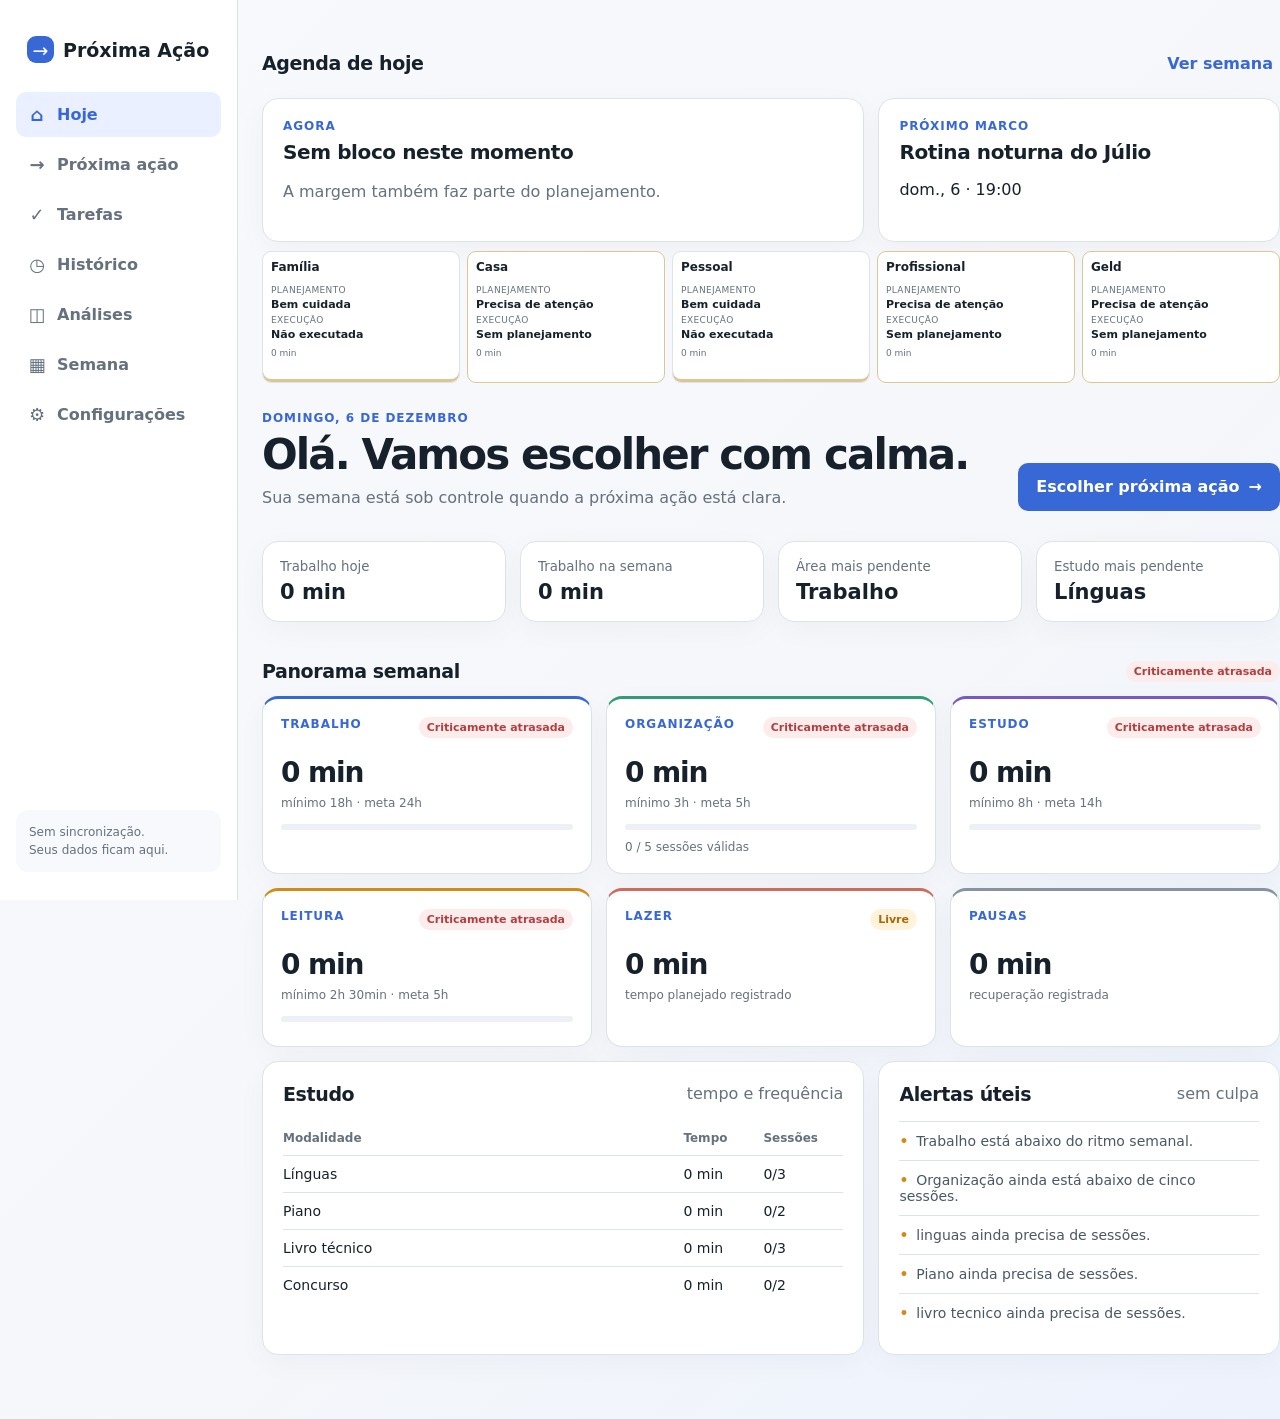
==== index.html @ 84de44e0 "Distribuir margens no planejamento diario" ====
<!doctype html>
<html lang="pt-BR">
  <head>
    <meta charset="utf-8">
    <meta name="viewport" content="width=device-width, initial-scale=1">
    <meta name="theme-color" content="#3867d6">
    <meta name="description" content="Um organizador semanal para decidir a próxima ação com clareza.">
    <title>Próxima Ação</title>
    <link rel="icon" href="assets/favicon.svg" type="image/svg+xml">
    <link rel="stylesheet" href="css/styles.css">
    <link rel="stylesheet" href="css/overrides.css?v=2">
    <link rel="stylesheet" href="css/analytics.css?v=1">
    <link rel="stylesheet" href="css/agenda.css?v=6">
  </head>
  <body>
    <div id="app"></div>
    <div id="toast-region" class="toast-region" aria-live="polite"></div>
    <!-- Scripts clássicos: funcionam também quando este arquivo é aberto diretamente (file://). -->
    <script charset="utf-8" src="classic/constants.js?v=9"></script>
    <script charset="utf-8" src="classic/models.js?v=9"></script>
    <script charset="utf-8" src="classic/agenda.js?v=8"></script>
    <script charset="utf-8" src="classic/storage.js?v=9"></script>
    <script charset="utf-8" src="classic/analytics.js?v=9"></script>
    <script charset="utf-8" src="classic/seed-data.js?v=8"></script>
    <script charset="utf-8" src="classic/recommendation-engine.js?v=8"></script>
    <script charset="utf-8" src="classic/timer.js?v=8"></script>
    <script charset="utf-8" src="classic/ui.js?v=11"></script>
    <script charset="utf-8" src="classic/app.js?v=19"></script>
  </body>
</html>
---- css/styles.css ----
:root{--bg:#f5f7fa;--surface:#fff;--muted:#eef2f6;--text:#17212b;--secondary:#65717e;--border:#dde3ea;--primary:#3867d6;--primary-hover:#2f59ba;--success:#2f9e78;--warning:#d48a16;--danger:#d65353;--purple:#7559c7;font-family:Inter,system-ui,-apple-system,BlinkMacSystemFont,"Segoe UI",sans-serif;color:var(--text);background:var(--bg)}*{box-sizing:border-box}body{margin:0;min-width:320px;background:linear-gradient(135deg,#f7f9fc 0%,#f5f7fa 58%,#edf2fd 100%);min-height:100vh}button,input,select,textarea{font:inherit}button{cursor:pointer;border:0}button:focus-visible,a:focus-visible,input:focus-visible,select:focus-visible,textarea:focus-visible{outline:3px solid #90aef1;outline-offset:2px}a{color:var(--primary);text-decoration:none}.app-shell{min-height:100vh;display:flex}.sidebar{width:238px;padding:28px 16px;border-right:1px solid var(--border);background:#fff;position:fixed;inset:0 auto 0 0;display:flex;flex-direction:column;z-index:2}.brand{font-size:19px;color:var(--text);display:flex;align-items:center;gap:9px;padding:8px 11px 29px;cursor:pointer}.brand span{display:grid;place-items:center;width:27px;height:27px;border-radius:9px;background:var(--primary);color:#fff}.sidebar nav{display:grid;gap:5px}.nav-item{color:var(--secondary);background:transparent;border-radius:10px;padding:12px;min-height:44px;display:flex;align-items:center;gap:11px;text-align:left;font-weight:650}.nav-item span{font-size:18px;width:18px;text-align:center}.nav-item:hover,.nav-item.active{background:#eaf0ff;color:var(--primary)}.side-note{margin-top:auto;padding:13px;font-size:12px;line-height:1.5;color:var(--secondary);background:#f7f9fc;border-radius:12px}.main-content{width:min(1180px,calc(100% - 48px));margin:0 auto;padding:42px 0 64px;margin-left:calc(238px + max(24px,(100vw - 238px - 1180px)/2))}.page-head{display:flex;align-items:end;justify-content:space-between;gap:28px;margin-bottom:30px}.page-head.compact{align-items:start}.eyebrow{margin:0 0 7px;color:var(--primary);font-size:12px;font-weight:800;letter-spacing:.08em;text-transform:uppercase}.page-head h1,.focus h1{margin:0;font-size:clamp(28px,4vw,42px);line-height:1.08;letter-spacing:-.045em}.subtle{color:var(--secondary);line-height:1.55}.page-head .subtle{margin:9px 0 0}.primary,.secondary,.danger-button,.text-button,.file-label{min-height:42px;border-radius:10px;padding:10px 15px;font-weight:700;display:inline-flex;align-items:center;justify-content:center;gap:9px}.primary{background:var(--primary);color:#fff}.primary:hover{background:var(--primary-hover)}.primary.large{min-height:48px;padding:12px 18px}.secondary{background:#fff;color:var(--text);border:1px solid var(--border)}.secondary:hover{background:var(--muted)}.danger-button{background:#fdecec;color:#a93636}.text-button{background:transparent;color:var(--primary);padding:7px}.danger-text{color:#b23d3d}.highlights{display:grid;grid-template-columns:repeat(4,1fr);gap:14px;margin-bottom:38px}.highlights>div,.panel,.area-card,.recommend-card,.empty-state,.recommend-form,.split-note{background:var(--surface);border:1px solid var(--border);border-radius:16px;box-shadow:0 8px 30px rgba(23,33,43,.035)}.highlights>div{padding:17px}.highlights small{color:var(--secondary);display:block}.highlights strong{font-size:21px;margin-top:6px;display:block}.section-title{display:flex;justify-content:space-between;align-items:center;gap:15px;margin:0 0 14px}.section-title h2,.panel h2{font-size:19px;margin:0;letter-spacing:-.02em}.area-grid{display:grid;grid-template-columns:repeat(3,1fr);gap:14px}.area-card{padding:18px;min-height:156px;border-top:3px solid var(--border)}.area-card.blue{border-top-color:#3867d6}.area-card.green{border-top-color:#2f9e78}.area-card.purple{border-top-color:#7559c7}.area-card.amber{border-top-color:#d48a16}.area-card.coral{border-top-color:#ce6b5c}.area-card.gray{border-top-color:#8793a1}.card-top{display:flex;justify-content:space-between;align-items:center;gap:8px}.area-card strong{display:block;font-size:28px;letter-spacing:-.04em;margin:18px 0 3px}.area-card small{color:var(--secondary);font-size:12px}.badge{display:inline-flex;padding:4px 8px;border-radius:999px;font-size:11px;font-weight:750;white-space:nowrap;background:#eef2f6;color:#53606d}.badge.success{background:#e7f7f1;color:#21795d}.badge.warning{background:#fff4db;color:#a9680a}.badge.danger{background:#fdecec;color:#ae4040}.progress{height:6px;background:#edf1f5;border-radius:99px;margin:13px 0 6px;overflow:hidden}.progress i{height:100%;display:block;background:var(--primary);border-radius:inherit}.dashboard-lower{display:grid;grid-template-columns:1.2fr .8fr;gap:14px;margin-top:14px}.panel{padding:20px}.study-table>div{display:grid;grid-template-columns:1fr 80px 80px;padding:10px 0;border-top:1px solid var(--border);font-size:14px}.study-table .table-head{border:0;color:var(--secondary);font-size:12px;font-weight:700}.alerts{margin:2px 0;padding:0;list-style:none}.alerts li{border-top:1px solid var(--border);padding:11px 0;color:#4a5765;font-size:14px}.alerts li:before{content:"•";color:var(--warning);font-weight:900;margin-right:8px}.recommend-form{max-width:720px;padding:27px;display:grid;gap:28px}.recommend-form fieldset{border:0;padding:0;margin:0}.recommend-form legend{font-weight:750;margin-bottom:11px;font-size:16px}.choices,.chips{display:flex;gap:9px;flex-wrap:wrap}.choice,.chip{border:1px solid var(--border);background:#fff;min-height:42px;border-radius:10px;padding:9px 14px;color:#52606e}.choice.selected,.chip.selected{color:var(--primary);border-color:#aabfeb;background:#eaf0ff;font-weight:750}.chip{border-radius:999px;font-size:13px;min-height:36px}.recommend-result{max-width:780px}.recommend-card{padding:27px}.recommend-card h2{font-size:28px;line-height:1.17;letter-spacing:-.04em;margin:15px 0 8px}.recommend-card.alternative h2{font-size:19px}.area-dot{font-size:12px;font-weight:800}.area-dot.blue{color:#3867d6}.area-dot.green{color:#2f9e78}.area-dot.purple{color:#7559c7}.area-dot.amber{color:#b9760c}.area-dot.coral{color:#b75345}.meta{color:var(--secondary);font-size:14px;margin:0}.reason-list{padding:0;margin:20px 0 12px;list-style:none;display:grid;gap:9px}.reason-list li{font-size:14px;color:#465464}.reason-list li:before{content:"✓";color:var(--success);font-weight:900;margin-right:9px}.initial-action{font-size:14px;background:#f7f9fc;margin:16px 0 0;padding:12px;border-radius:10px}.recommend-actions{display:flex;flex-wrap:wrap;gap:9px;margin:15px 0}details{background:#fff;border:1px solid var(--border);border-radius:12px;padding:12px 15px;color:var(--secondary);font-size:13px}summary{cursor:pointer;font-weight:700;color:#4b5864}.alternatives{margin-top:18px}.alternatives h3{font-size:15px}.alternatives>div{display:flex;justify-content:space-between;gap:12px;padding:10px 0;border-bottom:1px solid var(--border);font-size:14px}.split-note{padding:11px 14px;margin-bottom:10px;color:#52606e;font-size:13px}.split-cards{display:grid;grid-template-columns:1fr 1fr;gap:12px}.filters{display:flex;gap:10px;margin-bottom:14px}.filters input,.filters select,.settings-grid input,.form-grid input,.form-grid select,.form-grid textarea{border:1px solid var(--border);border-radius:10px;padding:10px;background:#fff;color:var(--text)}.filters input{flex:1}.task-list,.history-list{display:grid;gap:9px}.task-row,.history-row{background:#fff;border:1px solid var(--border);border-radius:13px;padding:16px;display:grid;grid-template-columns:1fr auto auto;align-items:center;gap:17px}.task-row h3,.history-row strong{margin:0;font-size:15px}.task-row p,.history-row p{margin:5px 0 0;color:var(--secondary);font-size:13px}.row-badges{display:flex;gap:5px;flex-wrap:wrap;justify-content:end}.row-actions{display:flex;gap:8px;align-items:center;font-size:13px}.empty-state{padding:45px 25px;text-align:center}.empty-state h2{margin:0;font-size:21px}.empty-state p{color:var(--secondary)}.history-row>div:last-of-type{display:flex;gap:8px;align-items:center}.history-row small{color:var(--secondary)}.settings-grid{display:grid;grid-template-columns:1.1fr .9fr;gap:14px}.settings-grid .panel:last-child{grid-column:1/-1}.settings-grid label{display:grid;gap:6px;font-size:13px;color:#52606e;margin:10px 0}.settings-grid button,.settings-grid .file-label{margin-top:10px;margin-right:7px}.file-label{background:#fff;border:1px solid var(--border);color:var(--text);cursor:pointer}.focus{max-width:620px;margin:9vh auto;text-align:center}.focus h1{margin:12px 0}.timer{font-variant-numeric:tabular-nums;font-size:clamp(64px,15vw,112px);letter-spacing:-.07em;font-weight:800;margin:34px 0;color:var(--primary)}.focus-actions{display:grid;gap:10px;margin:24px auto;max-width:340px}.link-button{margin-top:8px}.modal-backdrop{position:fixed;z-index:10;inset:0;background:rgba(23,33,43,.42);display:grid;place-items:center;padding:18px}.modal{width:min(720px,100%);max-height:92vh;overflow:auto;background:#fff;padding:22px;border-radius:18px;box-shadow:0 25px 80px rgba(0,0,0,.23)}.modal-head,.modal-actions{display:flex;justify-content:space-between;align-items:center;gap:15px}.modal h2{margin:0}.form-grid{display:grid;grid-template-columns:1fr 1fr;gap:13px;margin:20px 0}.form-grid label{display:grid;gap:6px;font-size:13px;color:#52606e}.form-grid .wide,.context-field{grid-column:1/-1}.context-field{border:1px solid var(--border);border-radius:10px;padding:10px;display:flex;gap:9px;flex-wrap:wrap}.context-field legend{font-size:13px;color:#52606e}.check{display:flex!important;align-items:center;gap:6px;font-size:13px!important}.check input{width:auto}.form-error{color:#b23d3d;margin:0;font-size:13px}.toast-region{position:fixed;right:16px;bottom:16px;z-index:20;display:grid;gap:8px}.toast{background:#17212b;color:#fff;border-radius:10px;padding:12px 15px;box-shadow:0 12px 28px rgba(0,0,0,.2);font-size:14px}.mobile-nav{display:none}@media(max-width:860px){.sidebar{display:none}.main-content{width:min(100% - 28px,720px);margin:0 auto;padding:25px 0 86px}.mobile-nav{position:fixed;display:grid;grid-template-columns:repeat(5,1fr);bottom:0;left:0;right:0;background:#fff;border-top:1px solid var(--border);z-index:5;padding:4px}.mobile-nav .nav-item{padding:7px 3px;min-height:53px;font-size:10px;display:grid;justify-items:center;gap:1px;text-align:center}.mobile-nav .nav-item span{font-size:17px}.highlights{grid-template-columns:1fr 1fr}.area-grid{grid-template-columns:1fr 1fr}.dashboard-lower,.settings-grid{grid-template-columns:1fr}.settings-grid .panel:last-child{grid-column:auto}.page-head{align-items:start;flex-direction:column}.task-row{grid-template-columns:1fr;gap:10px}.row-badges{justify-content:start}.row-actions{flex-wrap:wrap}.split-cards{grid-template-columns:1fr}}@media(max-width:500px){.highlights{gap:9px}.highlights>div{padding:13px}.highlights strong{font-size:18px}.area-grid{grid-template-columns:1fr}.area-card{min-height:135px}.filters{flex-direction:column}.recommend-form{padding:19px}.recommend-card{padding:20px}.form-grid{grid-template-columns:1fr}.form-grid .wide,.context-field{grid-column:auto}.modal{padding:17px}.history-row{grid-template-columns:1fr;gap:8px}}
---- css/overrides.css ----
.form-grid [hidden] { display: none !important; }
.timer-overtime { color: #d65353 !important; }
.taxonomy-panel { grid-column: 1 / -1; }
.taxonomy-list { display: grid; gap: 12px; margin-top: 16px; }
.taxonomy-list article { border: 1px solid var(--border); border-radius: 10px; padding: 12px; }
.taxonomy-row, .taxonomy-add { display: flex; gap: 8px; align-items: center; flex-wrap: wrap; }
.taxonomy-row input, .taxonomy-add input { flex: 1; min-width: 180px; border: 1px solid var(--border); border-radius: 8px; padding: 8px; }
.taxonomy-subareas { display: grid; gap: 7px; margin: 10px 0 0 18px; }
---- css/analytics.css ----
.desktop-only-nav{}
.analysis-filters{display:flex;align-items:end;gap:12px;flex-wrap:wrap;margin-bottom:14px}.analysis-filters label{display:grid;gap:6px;font-size:13px;color:var(--secondary)}.analysis-filters input,.analysis-filters select{border:1px solid var(--border);border-radius:10px;padding:9px;background:#fff}.analysis-filters .subtle{margin:0 0 3px}.analysis-highlights{display:grid;grid-template-columns:repeat(4,1fr);gap:14px;margin-bottom:14px}.analysis-highlights article{background:#fff;border:1px solid var(--border);border-radius:15px;padding:17px}.analysis-highlights small,.analysis-highlights span{display:block;color:var(--secondary);font-size:12px}.analysis-highlights strong{display:block;font-size:26px;letter-spacing:-.04em;margin:8px 0}.analysis-highlights .positive{color:var(--success)}.analysis-highlights .negative{color:var(--danger)}.analysis-layout{display:grid;grid-template-columns:1.35fr .65fr;gap:14px;margin-bottom:14px}.analysis-chart{height:240px;display:flex;align-items:end;gap:8px;border-bottom:1px solid var(--border);padding:28px 3px 0}.chart-column{height:100%;flex:1;min-width:0;display:flex;flex-direction:column;justify-content:end;align-items:center;gap:6px}.chart-column i{display:block;width:min(36px,100%);background:linear-gradient(180deg,#6288e5,#3867d6);border-radius:7px 7px 2px 2px}.chart-column strong{font-size:10px;white-space:nowrap;color:#52606e;min-height:12px}.chart-column span{font-size:10px;color:var(--secondary);white-space:nowrap}.distribution-list,.daily-summary,.recurrence-list{display:grid;gap:12px}.distribution-row{display:grid;grid-template-columns:105px 1fr 62px;align-items:center;gap:10px;font-size:13px}.distribution-row strong{text-align:right;font-size:12px}.analysis-bar{height:8px;border-radius:99px;background:var(--muted);overflow:hidden}.analysis-bar i{display:block;height:100%;border-radius:inherit}.daily-summary>div,.recurrence-list>div{display:flex;justify-content:space-between;gap:12px;padding-bottom:10px;border-bottom:1px solid var(--border);font-size:13px}.analysis-areas details{margin-top:9px}.analysis-areas summary{display:grid;grid-template-columns:1fr auto auto;gap:14px;align-items:center}.analysis-areas summary em{font-style:normal;font-size:12px;color:var(--secondary)}.subarea-analysis{display:grid;gap:10px;margin-top:15px}.subarea-analysis>div{display:grid;grid-template-columns:120px 1fr 60px;gap:10px;align-items:center;font-size:13px}.subarea-analysis strong{text-align:right;font-size:12px}.empty-copy{color:var(--secondary);font-size:13px;margin:14px 0 0}@media(max-width:860px){.mobile-nav .desktop-only-nav{display:none}.analysis-highlights{grid-template-columns:1fr 1fr}.analysis-layout{grid-template-columns:1fr}.analysis-filters{align-items:stretch}.analysis-filters label{flex:1;min-width:140px}}@media(max-width:500px){.analysis-highlights{grid-template-columns:1fr}.analysis-chart{gap:3px;height:210px}.chart-column span{font-size:8px}.analysis-areas summary{grid-template-columns:1fr auto}.analysis-areas summary em{grid-column:1/-1}.subarea-analysis>div{grid-template-columns:90px 1fr 52px}}
---- css/agenda.css ----
.agenda-head{align-items:center}.agenda-balance{margin-bottom:14px}.agenda-balance-grid{display:grid;grid-template-columns:repeat(5,1fr);gap:9px}.balance-card{background:#fff;border:1px solid var(--border);border-radius:14px;padding:13px;display:flex;gap:9px;min-height:105px}.balance-card p{font-size:13px;margin:5px 0;color:var(--secondary)}.balance-card small{font-size:11px;color:var(--secondary);line-height:1.35}.balance-card.attention{border-color:#dec694}.balance-card.good{border-color:#afd2c3}.responsibility-dot{width:9px;height:9px;border-radius:50%;margin-top:5px;flex:none}.area-familia .responsibility-dot,.responsibility-dot.area-familia{background:#c9826f}.area-casa .responsibility-dot,.responsibility-dot.area-casa{background:#6d9c78}.area-pessoal .responsibility-dot,.responsibility-dot.area-pessoal{background:#5f8fbd}.area-profissional .responsibility-dot,.responsibility-dot.area-profissional{background:#806bb3}.area-geld .responsibility-dot,.responsibility-dot.area-geld{background:#365f9d}.agenda-calendar{padding:14px;overflow:auto}.agenda-legend{display:flex;gap:8px;flex-wrap:wrap;margin-bottom:12px}.agenda-legend span{font-size:11px;padding:4px 8px;border:1px solid var(--border);border-radius:999px;background:#fff}.agenda-legend .type-reservable{border-style:dashed}.agenda-week-grid{min-width:980px;display:grid;grid-template-columns:58px repeat(7,minmax(120px,1fr));grid-template-rows:42px repeat(var(--agenda-slots),24px);position:relative;background:repeating-linear-gradient(to bottom,transparent 0,transparent 23px,#edf1f5 24px)}.agenda-corner{grid-column:1;grid-row:1;background:#fff;z-index:2}.agenda-day-head{grid-row:1;text-align:center;background:#fff;border-left:1px solid var(--border);padding:4px;z-index:2;position:sticky;top:0}.agenda-day-head b,.agenda-day-head span{display:block}.agenda-day-head span{font-size:11px;color:var(--secondary)}.agenda-time{grid-column:1;color:var(--secondary);font-size:10px;padding:3px 5px;background:#fff;border-top:1px solid var(--border);z-index:1}.agenda-position{padding:2px;z-index:1;min-height:0}.agenda-block{height:100%;min-height:38px;border:1px solid #cfd8e3;border-left:4px solid #6684a8;border-radius:9px;padding:7px;background:#f7f9fc;overflow:auto;box-shadow:0 2px 8px rgba(23,33,43,.05)}.agenda-block.area-familia{border-left-color:#c9826f}.agenda-block.area-casa{border-left-color:#6d9c78}.agenda-block.area-pessoal{border-left-color:#5f8fbd}.agenda-block.area-profissional{border-left-color:#806bb3}.agenda-block.area-geld{border-left-color:#365f9d}.agenda-block.type-fixed{border-style:solid;background:#fff}.agenda-block.type-protected{background:#f1f6fb}.agenda-block.type-presence{background:#fff8f4}.agenda-block.type-focus{background:#eef3ff;border-width:1px 1px 1px 4px}.agenda-block.type-maintenance{background:repeating-linear-gradient(135deg,#f3f8f3,#f3f8f3 7px,#edf5ee 7px,#edf5ee 14px)}.agenda-block.type-margin{background:#fafbfc;border-color:#e7ebef;color:#71808e}.agenda-block.type-reservable{background:#fff;border-style:dashed}.agenda-block-head{display:flex;justify-content:space-between;gap:6px;font-size:11px}.agenda-block-head b{font-size:12px}.agenda-block p{font-size:10px;margin:4px 0;color:#53606d}.agenda-block small{font-size:9px;color:#53606d}.agenda-block-actions{display:flex;flex-wrap:wrap;gap:3px;margin-top:5px;opacity:0;transition:opacity .15s}.agenda-block:hover .agenda-block-actions,.agenda-block:focus-within .agenda-block-actions{opacity:1}.agenda-block-actions button{font-size:9px;min-height:25px;padding:3px 5px;border-radius:5px;background:#fff;border:1px solid var(--border);color:#365f9d}.agenda-maintenance{margin-top:14px}.maintenance-list{display:grid;grid-template-columns:repeat(2,1fr);gap:8px}.maintenance-list label{display:grid;grid-template-columns:auto 1fr;gap:3px 9px;border:1px solid var(--border);border-radius:10px;padding:10px}.maintenance-list input{grid-row:1/3}.maintenance-list small{grid-column:2;color:var(--secondary)}.agenda-today-bridge{margin-bottom:28px}.agenda-now-grid{display:grid;grid-template-columns:1.2fr .8fr;gap:14px}.agenda-now-grid h2{margin:4px 0;font-size:20px}.today-responsibilities{display:grid;grid-template-columns:repeat(5,1fr);gap:7px;margin-top:9px}.today-responsibilities span{font-size:11px;background:#fff;border:1px solid var(--border);padding:8px;border-radius:9px}.today-responsibilities b{display:block;margin-top:3px}.today-responsibilities .attention{border-color:#dec694}.proposal-list{display:grid;gap:8px;margin:18px 0}.proposal-list label{display:flex;align-items:center;gap:10px;border:1px solid var(--border);padding:11px;border-radius:10px}.proposal-list span,.proposal-list small{display:block}.proposal-list small{color:var(--secondary);margin-top:3px}.responsibility-settings{display:flex;gap:10px;flex-wrap:wrap;margin-top:12px}.context-field label input[type=date]{width:145px}.agenda-block.status-completed{opacity:.7}
.agenda-block.source-unplanned-execution{background:#f5f1ff;border-style:dashed}.agenda-block .unplanned-label{display:block;width:max-content;margin:3px 0;padding:2px 5px;border-radius:999px;background:#e9e0ff;color:#6745a5;font-weight:700}
.balance-card{min-height:152px}.balance-card>div{min-width:0;width:100%}.balance-card p{display:grid;grid-template-columns:1fr;margin:7px 0}.balance-card p span{font-size:10px;text-transform:uppercase;letter-spacing:.04em;color:var(--secondary)}.balance-card p strong{font-size:13px}.balance-card.execution-attention{box-shadow:inset 0 -3px #dec694}.balance-card.execution-good{box-shadow:inset 0 -3px #afd2c3}.today-responsibilities span{display:grid;align-content:start;min-height:132px}.today-responsibilities strong{font-size:12px;margin-bottom:7px}.today-responsibilities small{font-size:9px;text-transform:uppercase;letter-spacing:.04em;color:var(--secondary);margin-top:4px}.today-responsibilities b{font-size:11px}.today-responsibilities em{font-size:9px;font-style:normal;color:var(--secondary);margin-top:7px}.today-responsibilities .execution-attention{box-shadow:inset 0 -3px #dec694}.today-responsibilities .execution-good{box-shadow:inset 0 -3px #afd2c3}
.maintenance-modal{max-width:720px}.maintenance-recommendation-summary{display:flex;justify-content:space-between;gap:12px;margin:18px 0 10px;padding:12px 14px;border-radius:10px;background:#f1f7f2;color:#315b3a}.maintenance-selection-list{display:grid;gap:7px;max-height:420px;overflow:auto}.maintenance-selection-list label{display:grid;grid-template-columns:auto 1fr auto;gap:10px;align-items:center;padding:11px;border:1px solid var(--border);border-radius:10px}.maintenance-selection-list span,.maintenance-selection-list small{display:block}.maintenance-selection-list small{margin-top:3px;color:var(--secondary)}.maintenance-selection-list em{font-style:normal;font-size:12px;color:var(--secondary)}.maintenance-selection-list .maintenance-extra{display:none}.maintenance-focus-panel{width:min(620px,calc(100vw - 32px));margin:18px auto;padding:16px;border:1px solid var(--border);border-radius:14px;background:#fff;text-align:left}.maintenance-focus-panel>div:first-child{display:flex;align-items:center;justify-content:space-between}.maintenance-focus-list{display:grid;grid-template-columns:repeat(2,1fr);gap:7px;margin-top:12px}.maintenance-focus-list label{display:grid;grid-template-columns:auto 1fr;gap:3px 9px;align-items:center;padding:9px;border:1px solid var(--border);border-radius:9px}.maintenance-focus-list input{grid-row:1/3}.maintenance-focus-list small{grid-column:2;color:var(--secondary)}
.day-plan-modal{max-width:850px}.day-plan-summary{display:flex;justify-content:space-between;gap:12px;margin:16px 0;padding:12px 14px;border-radius:10px;background:#f2f5fb}.day-plan-timeline{display:grid;gap:7px;max-height:55vh;overflow:auto;padding-right:3px}.day-plan-row{display:grid;align-items:center;gap:10px;border:1px solid var(--border);border-radius:10px;padding:10px}.day-plan-row.preserved{grid-template-columns:105px 1fr;background:#f6f7f9;color:#65717d}.day-plan-row.proposed{grid-template-columns:auto 150px 1fr;background:#fff}.day-plan-row small{display:block;margin-top:4px;color:var(--secondary)}.day-plan-row select{width:auto;min-height:30px;margin-left:8px;padding:4px 7px;font-size:12px}.day-plan-times{display:flex;gap:5px}.day-plan-times input{min-width:0;padding:6px;font-size:12px}
.maintenance-list>article{display:grid;grid-template-columns:1fr auto;align-items:center;gap:8px;border:1px solid var(--border);border-radius:10px;padding:9px}.maintenance-list>article>label{border:0;padding:0}.maintenance-list>article>div{display:flex;gap:4px}.maintenance-list>article button{padding:5px;font-size:11px}.maintenance-routine-modal{max-width:680px}.maintenance-archived{margin-top:14px;border-top:1px solid var(--border);padding-top:12px}.maintenance-archived summary{cursor:pointer;font-weight:700}.maintenance-archived>div{display:grid;gap:7px;margin-top:10px}.maintenance-archived article{display:flex;align-items:center;justify-content:space-between;border:1px solid var(--border);border-radius:9px;padding:9px}.maintenance-archived span,.maintenance-archived small{display:block}.maintenance-archived small{margin-top:3px;color:var(--secondary)}
@media(max-width:1100px){.agenda-balance-grid{grid-template-columns:repeat(3,1fr)}.today-responsibilities{grid-template-columns:repeat(3,1fr)}}
@media(max-width:860px){.agenda-balance-grid{display:flex;overflow:auto;padding-bottom:4px}.balance-card{min-width:210px}.agenda-calendar{padding:10px;margin-left:-2px;margin-right:-2px}.agenda-week-grid{min-width:0;display:block;background:none}.agenda-corner,.agenda-time{display:none}.agenda-day-head{position:static;text-align:left;border:0;border-bottom:1px solid var(--border);margin:16px 0 7px;padding:8px 2px}.agenda-day-head b,.agenda-day-head span{display:inline;margin-right:6px}.agenda-position{display:block;padding:3px 0}.agenda-block{min-height:74px;overflow:visible}.agenda-block-actions{opacity:1}.agenda-now-grid{grid-template-columns:1fr}.maintenance-list{grid-template-columns:1fr}.today-responsibilities{display:flex;overflow:auto}.today-responsibilities span{min-width:145px}.agenda-head .header-actions{display:grid;grid-template-columns:repeat(3,auto);width:100%}.agenda-head .header-actions .primary{grid-column:1/-1}.mobile-nav{grid-template-columns:repeat(6,1fr)}}
@media(max-width:500px){.agenda-balance-grid{margin-right:-14px}.agenda-head .header-actions{grid-template-columns:repeat(3,1fr)}.agenda-head .header-actions button{padding:7px;font-size:12px}.agenda-block-actions button{min-height:32px;font-size:10px}.agenda-now-grid .panel{padding:16px}.maintenance-recommendation-summary,.day-plan-summary{display:grid}.maintenance-focus-list{grid-template-columns:1fr}.day-plan-row.proposed{grid-template-columns:auto 1fr}.day-plan-row.proposed>div:last-child{grid-column:2}.day-plan-row.preserved{grid-template-columns:85px 1fr}.day-plan-times{flex-wrap:wrap}.maintenance-list>article{grid-template-columns:1fr}.maintenance-list>article>div{justify-content:flex-end}}
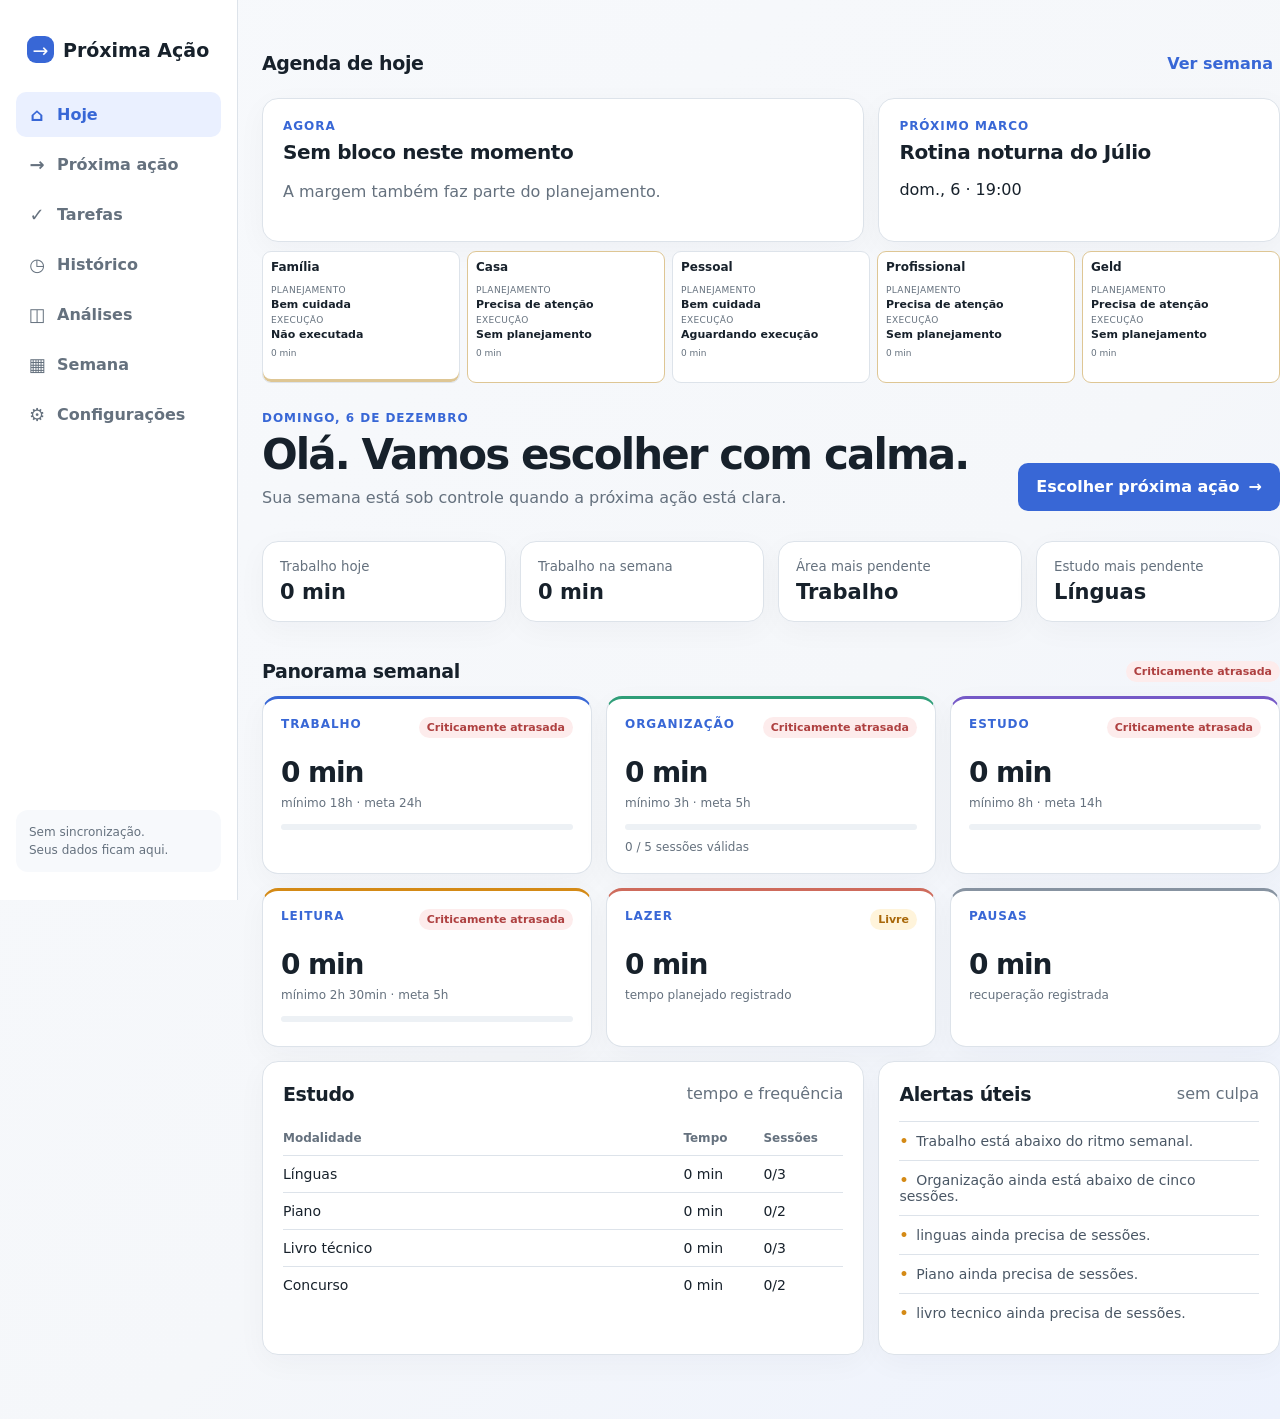
==== commit 51649207: "Corrigir indicadores de execucao diaria" ====
--- a/index.html
+++ b/index.html
@@ -11,6 +11,7 @@
     <link rel="stylesheet" href="css/overrides.css?v=2">
     <link rel="stylesheet" href="css/analytics.css?v=1">
     <link rel="stylesheet" href="css/agenda.css?v=6">
+    <link rel="stylesheet" href="css/agenda-spacing.css?v=1">
   </head>
   <body>
     <div id="app"></div>
@@ -18,13 +19,13 @@
     <!-- Scripts clássicos: funcionam também quando este arquivo é aberto diretamente (file://). -->
     <script charset="utf-8" src="classic/constants.js?v=9"></script>
     <script charset="utf-8" src="classic/models.js?v=9"></script>
-    <script charset="utf-8" src="classic/agenda.js?v=8"></script>
+    <script charset="utf-8" src="classic/agenda.js?v=11"></script>
     <script charset="utf-8" src="classic/storage.js?v=9"></script>
     <script charset="utf-8" src="classic/analytics.js?v=9"></script>
     <script charset="utf-8" src="classic/seed-data.js?v=8"></script>
     <script charset="utf-8" src="classic/recommendation-engine.js?v=8"></script>
     <script charset="utf-8" src="classic/timer.js?v=8"></script>
     <script charset="utf-8" src="classic/ui.js?v=11"></script>
-    <script charset="utf-8" src="classic/app.js?v=19"></script>
+    <script charset="utf-8" src="classic/app.js?v=21"></script>
   </body>
 </html>
--- a/css/agenda-spacing.css
+++ b/css/agenda-spacing.css
@@ -0,0 +1,49 @@
+.agenda-calendar {
+  overflow: visible;
+}
+
+.agenda-calendar-scroll {
+  max-height: 720px;
+  overflow: auto;
+  border: 1px solid var(--border);
+  border-radius: 12px;
+  scrollbar-gutter: stable;
+}
+
+.agenda-week-grid {
+  min-width: 980px;
+  grid-template-columns: 64px repeat(7, minmax(130px, 1fr));
+  grid-template-rows: 46px repeat(var(--agenda-slots), 38px);
+  background: repeating-linear-gradient(to bottom, transparent 0, transparent 37px, #edf1f5 38px);
+}
+
+.agenda-corner {
+  z-index: 4;
+  position: sticky;
+  top: 0;
+  left: 0;
+}
+
+.agenda-day-head {
+  padding: 6px;
+  z-index: 3;
+}
+
+.agenda-time {
+  padding: 11px 6px 3px;
+  z-index: 2;
+  position: sticky;
+  left: 0;
+}
+
+.agenda-position { padding: 3px; }
+.agenda-block { min-height: 48px; padding: 8px; }
+
+@media (max-width: 860px) {
+  .agenda-calendar-scroll {
+    max-height: none;
+    overflow: visible;
+    border: 0;
+    border-radius: 0;
+  }
+}
